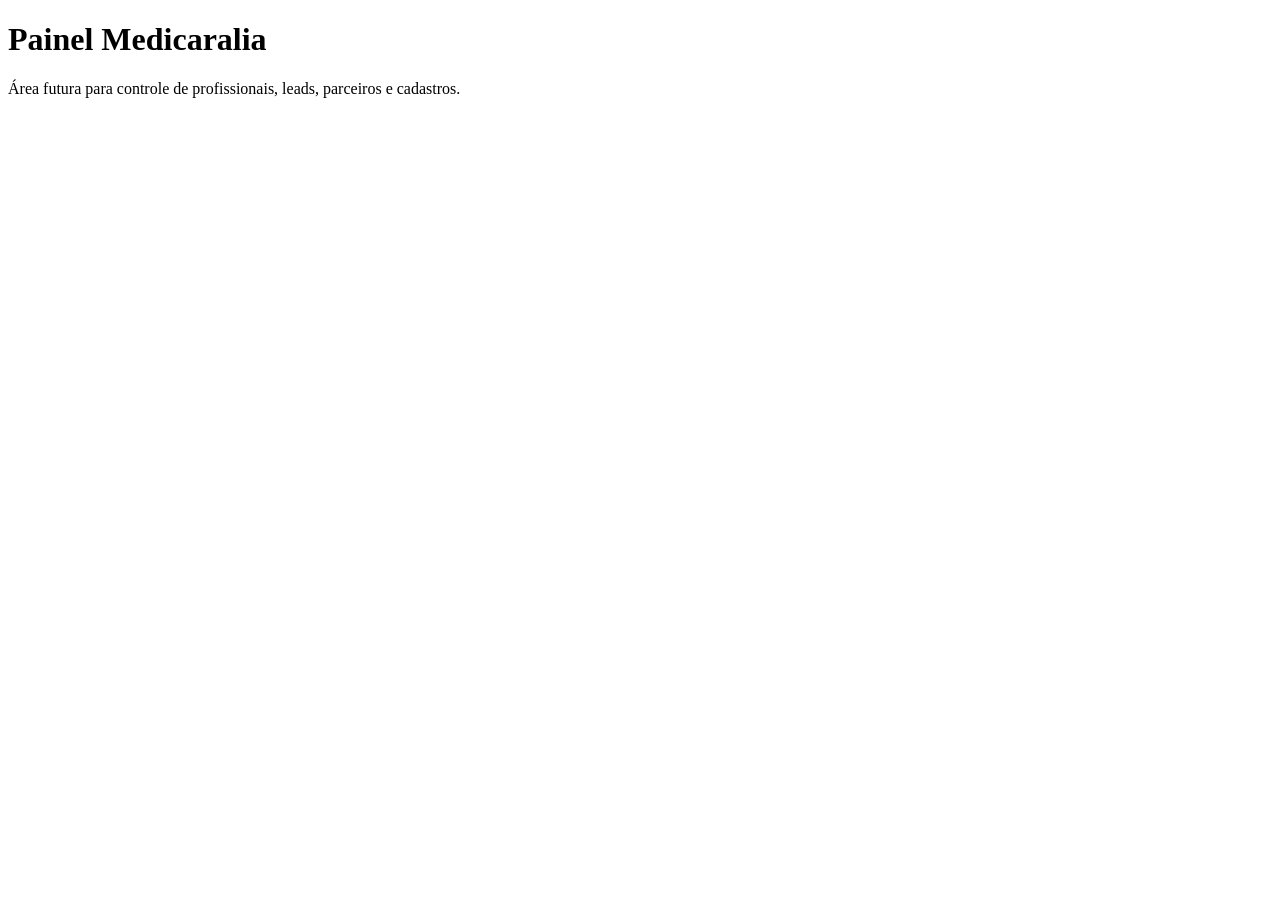
==== painel/index.html @ a6e9e231 "chore: iniciar base limpa Medicaralia" ====
<!doctype html>
<html lang="pt-BR">
<head>
  <meta charset="utf-8">
  <meta name="viewport" content="width=device-width, initial-scale=1">
  <title>Painel Medicaralia</title>
</head>
<body>
  <h1>Painel Medicaralia</h1>
  <p>Área futura para controle de profissionais, leads, parceiros e cadastros.</p>
</body>
</html>
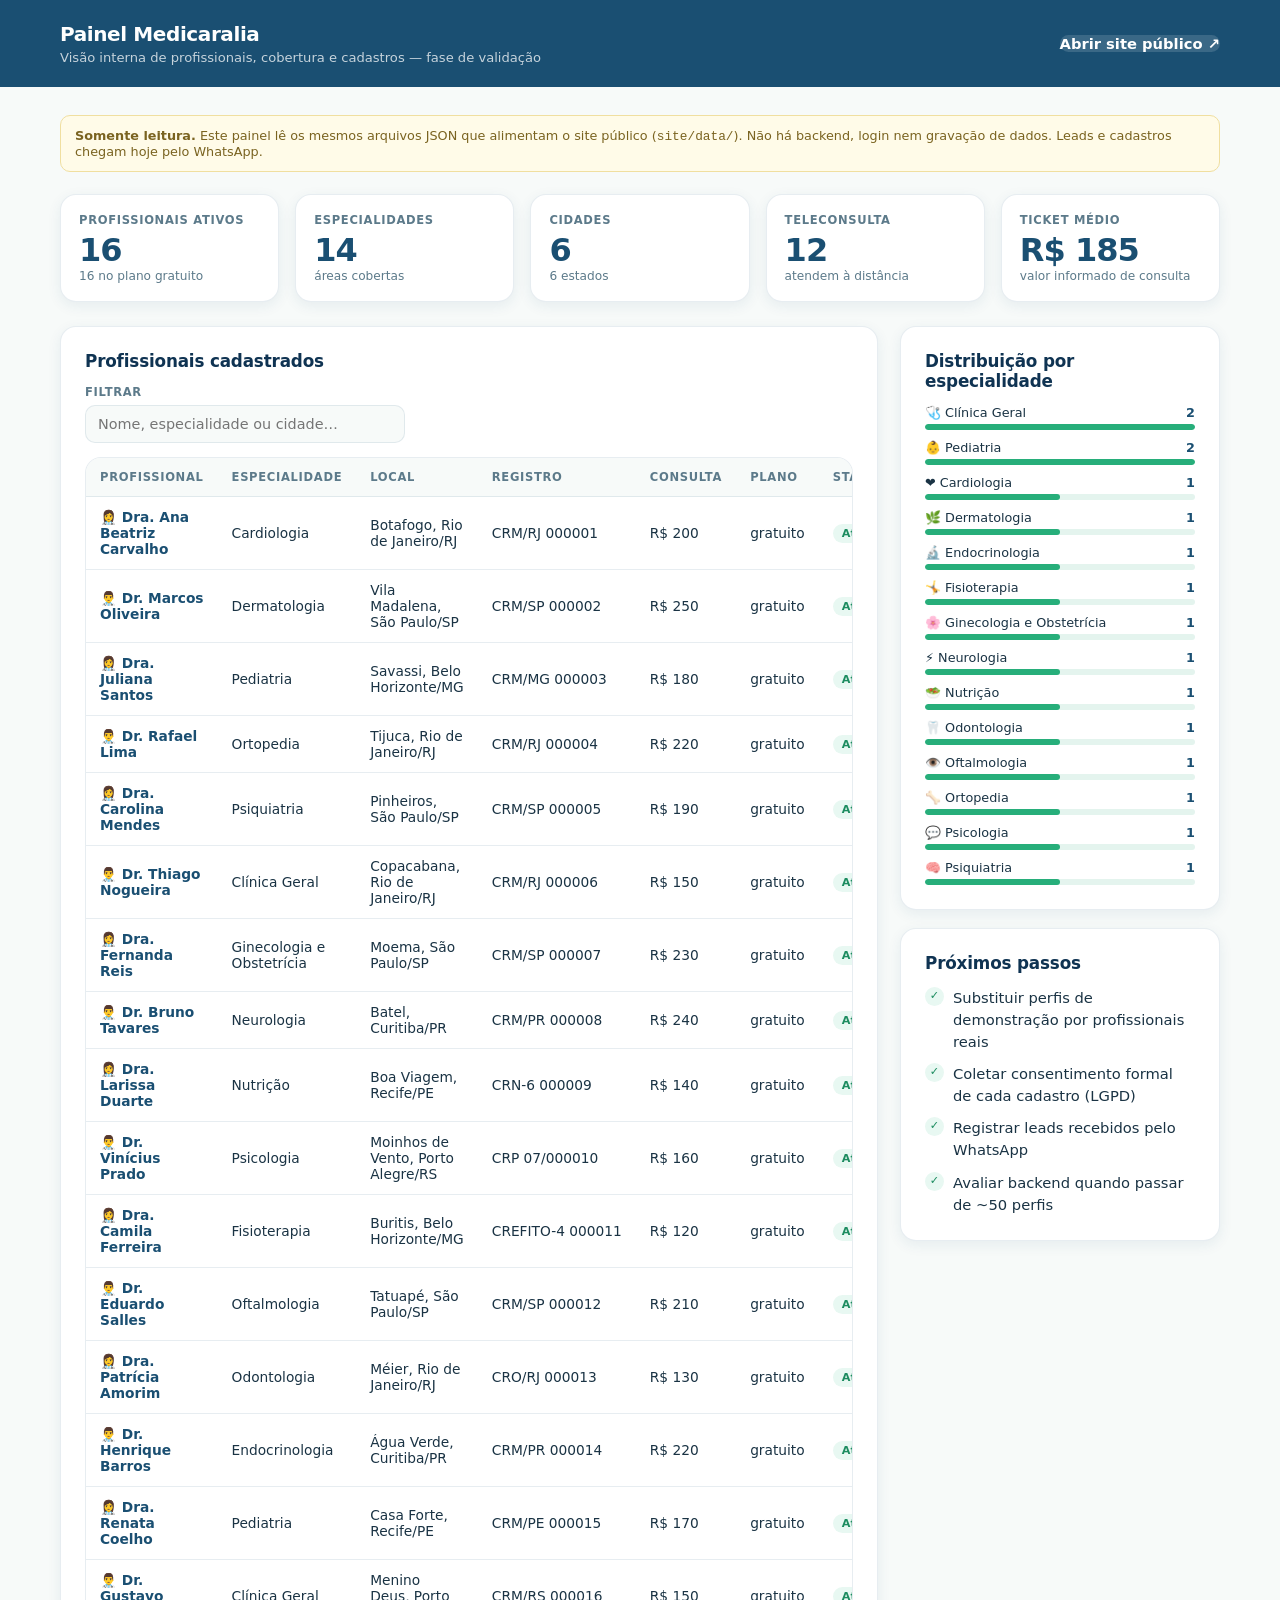
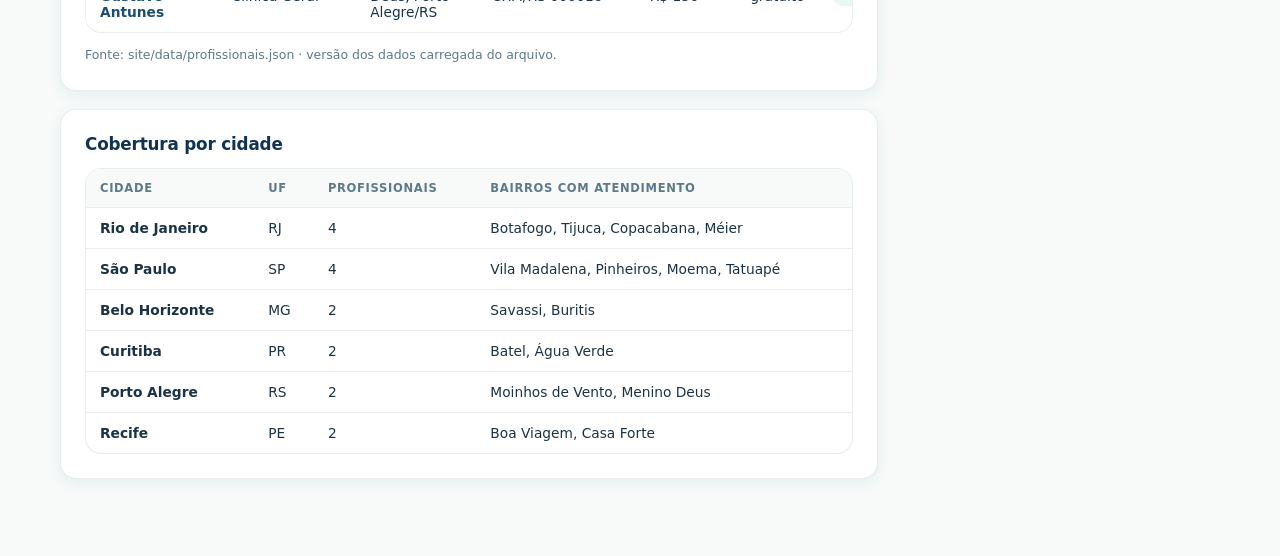
==== commit ee8f376c: "feat: completar MVP do site Medicaralia Implementa as páginas que a home já linkava mas não existiam" ====
--- a/painel/index.html
+++ b/painel/index.html
@@ -1,12 +1,213 @@
-<!doctype html>
+<!DOCTYPE html>
 <html lang="pt-BR">
 <head>
-  <meta charset="utf-8">
-  <meta name="viewport" content="width=device-width, initial-scale=1">
-  <title>Painel Medicaralia</title>
+  <meta charset="UTF-8" />
+  <meta name="viewport" content="width=device-width, initial-scale=1" />
+  <title>Painel Medicaralia — visão interna</title>
+  <meta name="robots" content="noindex, nofollow" />
+  <link rel="stylesheet" href="../site/assets/mk.css" />
+  <style>
+    .mk-panel-head { background: var(--mk-primary); color: #fff; padding: 22px 0; }
+    .mk-panel-head .mk-wrap { display: flex; align-items: center; justify-content: space-between; gap: 16px; flex-wrap: wrap; }
+    .mk-panel-head h1 { margin: 0; font-size: 1.25rem; letter-spacing: -0.02em; }
+    .mk-panel-head p { margin: 4px 0 0; opacity: 0.75; font-size: 0.82rem; }
+    .mk-panel-head .mk-btn { background: rgba(255,255,255,0.14); color: #fff; }
+    .mk-panel-head .mk-btn:hover { background: rgba(255,255,255,0.24); }
+    .mk-panel-main { padding: 28px 0 60px; }
+    .mk-panel-grid { display: grid; grid-template-columns: minmax(0,1fr) 320px; gap: 22px; align-items: start; }
+    @media (max-width: 940px) { .mk-panel-grid { grid-template-columns: 1fr; } }
+  </style>
 </head>
-<body>
-  <h1>Painel Medicaralia</h1>
-  <p>Área futura para controle de profissionais, leads, parceiros e cadastros.</p>
+<body class="mk-panel-body">
+
+<header class="mk-panel-head">
+  <div class="mk-wrap">
+    <div>
+      <h1>Painel Medicaralia</h1>
+      <p>Visão interna de profissionais, cobertura e cadastros — fase de validação</p>
+    </div>
+    <a class="mk-btn" id="link-site" href="../site/" target="_blank" rel="noopener">Abrir site público ↗</a>
+  </div>
+</header>
+
+<main class="mk-panel-main">
+  <div class="mk-wrap">
+
+    <div class="mk-panel-note">
+      <strong>Somente leitura.</strong> Este painel lê os mesmos arquivos JSON que alimentam o site público
+      (<code>site/data/</code>). Não há backend, login nem gravação de dados. Leads e cadastros chegam hoje pelo WhatsApp.
+    </div>
+
+    <div class="mk-kpis" id="kpis">
+      <div class="mk-kpi"><div class="mk-kpi-label">Profissionais ativos</div><div class="mk-kpi-value" id="k-prof">—</div><div class="mk-kpi-sub" id="k-prof-sub">carregando…</div></div>
+      <div class="mk-kpi"><div class="mk-kpi-label">Especialidades</div><div class="mk-kpi-value" id="k-esp">—</div><div class="mk-kpi-sub">áreas cobertas</div></div>
+      <div class="mk-kpi"><div class="mk-kpi-label">Cidades</div><div class="mk-kpi-value" id="k-cid">—</div><div class="mk-kpi-sub" id="k-cid-sub">—</div></div>
+      <div class="mk-kpi"><div class="mk-kpi-label">Teleconsulta</div><div class="mk-kpi-value" id="k-online">—</div><div class="mk-kpi-sub">atendem à distância</div></div>
+      <div class="mk-kpi"><div class="mk-kpi-label">Ticket médio</div><div class="mk-kpi-value" id="k-ticket">—</div><div class="mk-kpi-sub">valor informado de consulta</div></div>
+    </div>
+
+    <div class="mk-panel-grid">
+      <div>
+        <div class="mk-card">
+          <h2>Profissionais cadastrados</h2>
+          <div class="mk-filter-group" style="max-width:320px">
+            <label for="p-busca">Filtrar</label>
+            <input type="search" id="p-busca" placeholder="Nome, especialidade ou cidade…" />
+          </div>
+          <div class="mk-table-wrap">
+            <table class="mk-table">
+              <thead>
+                <tr>
+                  <th>Profissional</th>
+                  <th>Especialidade</th>
+                  <th>Local</th>
+                  <th>Registro</th>
+                  <th>Consulta</th>
+                  <th>Plano</th>
+                  <th>Status</th>
+                </tr>
+              </thead>
+              <tbody id="tb-prof">
+                <tr><td colspan="7" style="color:var(--mk-muted)">Carregando…</td></tr>
+              </tbody>
+            </table>
+          </div>
+          <p style="font-size:.78rem;color:var(--mk-muted);margin:12px 0 0" id="tb-info"></p>
+        </div>
+
+        <div class="mk-card">
+          <h2>Cobertura por cidade</h2>
+          <div class="mk-table-wrap">
+            <table class="mk-table">
+              <thead>
+                <tr><th>Cidade</th><th>UF</th><th>Profissionais</th><th>Bairros com atendimento</th></tr>
+              </thead>
+              <tbody id="tb-cid"><tr><td colspan="4" style="color:var(--mk-muted)">Carregando…</td></tr></tbody>
+            </table>
+          </div>
+        </div>
+      </div>
+
+      <aside>
+        <div class="mk-card">
+          <h2>Distribuição por especialidade</h2>
+          <div id="dist-esp" style="display:grid;gap:10px"></div>
+        </div>
+
+        <div class="mk-card">
+          <h2>Próximos passos</h2>
+          <ul class="mk-list-check">
+            <li>Substituir perfis de demonstração por profissionais reais</li>
+            <li>Coletar consentimento formal de cada cadastro (LGPD)</li>
+            <li>Registrar leads recebidos pelo WhatsApp</li>
+            <li>Avaliar backend quando passar de ~50 perfis</li>
+          </ul>
+        </div>
+      </aside>
+    </div>
+
+  </div>
+</main>
+
+<script src="../site/assets/mk.js"></script>
+<script>
+(function () {
+  'use strict';
+
+  // O painel vive fora de /site (não é publicado no GitHub Pages).
+  // Serve-o a partir da raiz do repositório: python3 -m http.server 8080
+  MK.config.dataBase = '../site/data/';
+
+  // Links para o site: relativos em uso local, absolutos se o painel for hospedado.
+  var SITE = (location.hostname === 'localhost' || location.hostname === '127.0.0.1' || location.protocol === 'file:')
+    ? '../site'
+    : 'https://medicaralia.com.br';
+
+  var todos = [];
+
+  document.getElementById('link-site').href = SITE + '/';
+
+  function badge(ativo) {
+    return ativo
+      ? '<span class="mk-badge mk-badge--ok">Ativo</span>'
+      : '<span class="mk-badge mk-badge--off">Inativo</span>';
+  }
+
+  function linhas(lista) {
+    if (!lista.length) {
+      return '<tr><td colspan="7" style="color:var(--mk-muted)">Nenhum profissional com esse filtro.</td></tr>';
+    }
+    return lista.map(function (p) {
+      return '<tr>' +
+        '<td><a href="' + SITE + '/profissional/?p=' + encodeURIComponent(p.slug) + '" target="_blank" rel="noopener" style="color:var(--mk-primary);font-weight:600;text-decoration:none">' +
+          MK.esc(p.avatar || '') + ' ' + MK.esc(p.nome) + '</a></td>' +
+        '<td>' + MK.esc(p.especialidade) + '</td>' +
+        '<td>' + MK.esc(p.bairro) + ', ' + MK.esc(p.cidade) + '/' + MK.esc(p.estado) + '</td>' +
+        '<td style="white-space:nowrap">' + MK.esc(p.registro || '—') + '</td>' +
+        '<td style="white-space:nowrap">' + MK.esc(MK.formatarPreco(p.preco_consulta)) + '</td>' +
+        '<td>' + MK.esc(p.plano || '—') + '</td>' +
+        '<td>' + badge(p.ativo !== false) + '</td>' +
+      '</tr>';
+    }).join('');
+  }
+
+  MK.carregarBase().then(function (base) {
+    todos = base.profissionais;
+
+    var online = todos.filter(function (p) { return p.atende_online; }).length;
+    var precos = todos.map(function (p) { return p.preco_consulta; }).filter(function (v) { return typeof v === 'number'; });
+    var media = precos.length ? Math.round(precos.reduce(function (a, b) { return a + b; }, 0) / precos.length) : null;
+
+    document.getElementById('k-prof').textContent = todos.length;
+    document.getElementById('k-prof-sub').textContent = todos.filter(function (p) { return p.plano === 'gratuito'; }).length + ' no plano gratuito';
+    document.getElementById('k-esp').textContent = base.especialidades.length;
+    document.getElementById('k-cid').textContent = base.cidades.length;
+    document.getElementById('k-online').textContent = online;
+    document.getElementById('k-ticket').textContent = media ? MK.formatarPreco(media) : '—';
+
+    var ufs = {};
+    base.cidades.forEach(function (c) { ufs[c.estado] = true; });
+    document.getElementById('k-cid-sub').textContent = Object.keys(ufs).length + ' estados';
+
+    document.getElementById('tb-prof').innerHTML = linhas(todos);
+    document.getElementById('tb-info').textContent = 'Fonte: site/data/profissionais.json · versão dos dados carregada do arquivo.';
+
+    document.getElementById('tb-cid').innerHTML = base.cidades.map(function (c) {
+      var bairros = {};
+      todos.forEach(function (p) { if (p.cidade_slug === c.slug) bairros[p.bairro] = true; });
+      var lista = Object.keys(bairros);
+      return '<tr>' +
+        '<td style="font-weight:600">' + MK.esc(c.nome) + '</td>' +
+        '<td>' + MK.esc(c.estado) + '</td>' +
+        '<td>' + (c.total || 0) + '</td>' +
+        '<td>' + (lista.length ? MK.esc(lista.join(', ')) : '<span style="color:var(--mk-muted)">nenhum ainda</span>') + '</td>' +
+      '</tr>';
+    }).join('');
+
+    var maxTotal = Math.max.apply(null, base.especialidades.map(function (e) { return e.total || 0; }).concat([1]));
+    document.getElementById('dist-esp').innerHTML = base.especialidades.map(function (e) {
+      var pct = Math.round(((e.total || 0) / maxTotal) * 100);
+      return '<div>' +
+        '<div style="display:flex;justify-content:space-between;font-size:.8rem;margin-bottom:4px">' +
+          '<span>' + MK.esc(e.icone) + ' ' + MK.esc(e.nome) + '</span>' +
+          '<strong style="color:var(--mk-primary)">' + (e.total || 0) + '</strong>' +
+        '</div>' +
+        '<div style="height:6px;background:var(--mk-bg-strong);border-radius:999px;overflow:hidden">' +
+          '<div style="height:100%;width:' + pct + '%;background:var(--mk-accent);border-radius:999px"></div>' +
+        '</div>' +
+      '</div>';
+    }).join('');
+  });
+
+  document.getElementById('p-busca').addEventListener('input', function (e) {
+    var termo = MK.slugify(e.target.value);
+    var filtrados = !termo ? todos : todos.filter(function (p) {
+      return MK.slugify([p.nome, p.especialidade, p.cidade, p.bairro, p.registro].join(' ')).indexOf(termo) !== -1;
+    });
+    document.getElementById('tb-prof').innerHTML = linhas(filtrados);
+  });
+})();
+</script>
+
 </body>
 </html>
--- a/site/assets/mk.css
+++ b/site/assets/mk.css
@@ -0,0 +1,1136 @@
+/* === Medicaralia — Design System ===
+   Paleta: azul-médico (#1a4f72) + verde-saúde (#27ae7a)
+*/
+:root {
+  --mk-primary:      #1a4f72;
+  --mk-primary-dark: #0f3352;
+  --mk-accent:       #27ae7a;
+  --mk-accent-dark:  #1d8c60;
+  --mk-accent-soft:  #e8f8f2;
+  --mk-bg:           #f7faf9;
+  --mk-bg-strong:    #e4f4ee;
+  --mk-text:         #1a3344;
+  --mk-muted:        #5c7a8a;
+  --mk-line:         rgba(26,79,114,0.10);
+  --mk-wa:           #25D366;
+  --mk-radius-sm:    10px;
+  --mk-radius-md:    16px;
+  --mk-radius-lg:    22px;
+  --mk-radius-xl:    32px;
+  --mk-shadow-sm:    0 4px 14px rgba(26,79,114,0.08);
+  --mk-shadow-md:    0 10px 28px rgba(26,79,114,0.10);
+  --mk-shadow-lg:    0 20px 50px rgba(26,79,114,0.12);
+}
+
+*, *::before, *::after { box-sizing: border-box; }
+
+body {
+  margin: 0;
+  font-family: system-ui, -apple-system, "Segoe UI", Roboto, Ubuntu, Arial, sans-serif;
+  color: var(--mk-text);
+  background: #fff;
+  -webkit-font-smoothing: antialiased;
+}
+
+a { color: inherit; text-decoration: none; }
+img { max-width: 100%; display: block; }
+
+.mk-wrap { max-width: 1200px; margin: 0 auto; padding: 0 20px; }
+
+/* === Botões === */
+.mk-btn {
+  display: inline-flex;
+  align-items: center;
+  justify-content: center;
+  gap: 8px;
+  border: none;
+  border-radius: 999px;
+  cursor: pointer;
+  font-weight: 700;
+  font-size: 0.92rem;
+  text-decoration: none;
+  transition: transform 0.15s, box-shadow 0.15s, filter 0.15s;
+  font-family: inherit;
+}
+.mk-btn-primary {
+  background: linear-gradient(135deg, var(--mk-accent), var(--mk-accent-dark));
+  color: #fff;
+  padding: 10px 22px;
+  box-shadow: 0 8px 20px rgba(39,174,122,0.28);
+}
+.mk-btn-primary:hover { transform: translateY(-1px); filter: brightness(1.05); }
+.mk-btn-ghost {
+  background: transparent;
+  color: var(--mk-primary);
+  border: 1.5px solid var(--mk-line);
+  padding: 9px 18px;
+}
+.mk-btn-ghost:hover { background: var(--mk-bg); border-color: rgba(39,174,122,.35); }
+.mk-btn-wa {
+  background: var(--mk-wa);
+  color: #fff;
+  padding: 10px 22px;
+  box-shadow: 0 8px 20px rgba(37,211,102,0.25);
+}
+.mk-btn-wa:hover { transform: translateY(-1px); filter: brightness(1.05); }
+
+/* === Header === */
+.mk-header {
+  position: sticky;
+  top: 0;
+  z-index: 50;
+  background: rgba(255,255,255,0.96);
+  backdrop-filter: blur(10px);
+  border-bottom: 1px solid var(--mk-line);
+}
+.mk-header-inner {
+  display: flex;
+  align-items: center;
+  justify-content: space-between;
+  gap: 20px;
+  padding: 12px 0;
+}
+.mk-logo {
+  display: flex;
+  align-items: center;
+  gap: 10px;
+  font-weight: 800;
+  font-size: 1.3rem;
+  color: var(--mk-primary);
+  letter-spacing: -0.03em;
+}
+.mk-logo-icon {
+  width: 36px;
+  height: 36px;
+  border-radius: 10px;
+  background: linear-gradient(135deg, var(--mk-accent), var(--mk-primary));
+  display: grid;
+  place-items: center;
+  color: #fff;
+  font-weight: 900;
+  font-size: 1.1rem;
+}
+.mk-logo-accent { color: var(--mk-accent); }
+.mk-nav {
+  display: flex;
+  align-items: center;
+  gap: 4px;
+}
+.mk-nav-link {
+  padding: 7px 14px;
+  border-radius: 999px;
+  font-size: 0.92rem;
+  color: var(--mk-muted);
+  font-weight: 500;
+  transition: color 0.15s, background 0.15s;
+}
+.mk-nav-link:hover { color: var(--mk-primary); background: var(--mk-bg); }
+@media (max-width: 860px) { .mk-nav { display: none; } }
+
+/* === Hero === */
+.mk-hero {
+  background: linear-gradient(160deg, #edfaf4 0%, #fff 55%);
+  padding: 60px 0 52px;
+}
+.mk-hero-inner {
+  display: grid;
+  grid-template-columns: 1.1fr 0.9fr;
+  gap: 48px;
+  align-items: center;
+}
+.mk-hero-kicker {
+  display: inline-flex;
+  align-items: center;
+  gap: 8px;
+  padding: 6px 14px;
+  border-radius: 999px;
+  background: var(--mk-accent-soft);
+  color: var(--mk-accent-dark);
+  font-size: 0.73rem;
+  font-weight: 800;
+  letter-spacing: 0.13em;
+  text-transform: uppercase;
+  margin-bottom: 18px;
+}
+.mk-hero-kicker::before {
+  content: "";
+  width: 6px;
+  height: 6px;
+  border-radius: 999px;
+  background: var(--mk-accent);
+}
+.mk-hero-title {
+  font-size: clamp(2.1rem, 4vw, 3.2rem);
+  line-height: 1.08;
+  font-weight: 800;
+  letter-spacing: -0.04em;
+  color: var(--mk-primary-dark);
+  margin: 0 0 16px;
+}
+.mk-hero-title em {
+  font-style: normal;
+  color: var(--mk-accent);
+}
+.mk-hero-sub {
+  font-size: 1.05rem;
+  color: var(--mk-muted);
+  line-height: 1.65;
+  max-width: 500px;
+  margin: 0 0 28px;
+}
+
+/* Caixa de busca */
+.mk-search-box {
+  background: #fff;
+  border-radius: var(--mk-radius-lg);
+  box-shadow: var(--mk-shadow-md);
+  padding: 20px 22px;
+  border: 1px solid var(--mk-line);
+}
+.mk-search-label {
+  font-size: 0.72rem;
+  font-weight: 800;
+  text-transform: uppercase;
+  letter-spacing: 0.13em;
+  color: var(--mk-muted);
+  margin-bottom: 12px;
+}
+.mk-search-row {
+  display: grid;
+  grid-template-columns: 1fr 1fr auto;
+  gap: 10px;
+  align-items: end;
+}
+.mk-search-field label {
+  display: block;
+  font-size: 0.75rem;
+  font-weight: 600;
+  color: var(--mk-muted);
+  margin-bottom: 5px;
+}
+.mk-search-field select,
+.mk-search-field input {
+  width: 100%;
+  border: 1.5px solid var(--mk-line);
+  border-radius: var(--mk-radius-sm);
+  padding: 9px 12px;
+  font-size: 0.93rem;
+  color: var(--mk-text);
+  background: var(--mk-bg);
+  outline: none;
+  transition: border-color 0.15s, background 0.15s;
+  font-family: inherit;
+  appearance: none;
+  -webkit-appearance: none;
+  background-image: url("data:image/svg+xml;utf8,<svg xmlns='http://www.w3.org/2000/svg' width='12' height='8' viewBox='0 0 12 8'><path fill='%235c7a8a' d='M1 1l5 5 5-5'/></svg>");
+  background-repeat: no-repeat;
+  background-position: right 10px center;
+  padding-right: 28px;
+}
+.mk-search-field input {
+  background-image: none;
+  padding-right: 12px;
+}
+.mk-search-field select:focus,
+.mk-search-field input:focus {
+  border-color: var(--mk-accent);
+  background-color: #fff;
+  background-image: url("data:image/svg+xml;utf8,<svg xmlns='http://www.w3.org/2000/svg' width='12' height='8' viewBox='0 0 12 8'><path fill='%2327ae7a' d='M1 1l5 5 5-5'/></svg>");
+}
+.mk-search-hint {
+  margin-top: 10px;
+  font-size: 0.78rem;
+  color: var(--mk-muted);
+  display: flex;
+  flex-wrap: wrap;
+  gap: 6px;
+  align-items: center;
+}
+.mk-search-hint a {
+  color: var(--mk-accent-dark);
+  font-weight: 600;
+  text-decoration: underline;
+  text-decoration-style: dotted;
+  text-underline-offset: 2px;
+  transition: color 0.12s;
+}
+.mk-search-hint a:hover { color: var(--mk-accent); }
+
+/* Cards laterais de stats */
+.mk-hero-aside { display: grid; gap: 14px; }
+.mk-stat-card {
+  background: #fff;
+  border-radius: var(--mk-radius-md);
+  border: 1.5px solid var(--mk-line);
+  box-shadow: var(--mk-shadow-sm);
+  padding: 16px 18px;
+  display: flex;
+  align-items: center;
+  gap: 14px;
+}
+.mk-stat-icon {
+  width: 44px;
+  height: 44px;
+  border-radius: 12px;
+  background: var(--mk-accent-soft);
+  display: grid;
+  place-items: center;
+  font-size: 1.3rem;
+  flex: 0 0 44px;
+}
+.mk-stat-label { font-size: 0.78rem; color: var(--mk-muted); margin-bottom: 2px; }
+.mk-stat-value { font-size: 1.15rem; font-weight: 800; color: var(--mk-primary-dark); }
+.mk-hero-cta {
+  display: flex;
+  gap: 12px;
+  flex-wrap: wrap;
+  align-items: center;
+  margin-top: 4px;
+}
+.mk-hero-cta-note { font-size: 0.78rem; color: var(--mk-muted); }
+
+@media (max-width: 860px) {
+  .mk-hero { padding: 36px 0 32px; }
+  .mk-hero-inner { grid-template-columns: 1fr; gap: 28px; }
+  .mk-search-row { grid-template-columns: 1fr 1fr; }
+  .mk-search-row .mk-btn { grid-column: span 2; }
+}
+@media (max-width: 560px) {
+  .mk-search-row { grid-template-columns: 1fr; }
+  .mk-search-row .mk-btn { grid-column: unset; }
+}
+
+/* === Seções === */
+.mk-section { padding: 56px 0; }
+.mk-section--alt { background: var(--mk-bg); }
+.mk-section-head { text-align: center; max-width: 640px; margin: 0 auto 40px; }
+.mk-section-kicker {
+  display: inline-block;
+  font-size: 0.72rem;
+  font-weight: 800;
+  text-transform: uppercase;
+  letter-spacing: 0.14em;
+  color: var(--mk-accent-dark);
+  margin-bottom: 8px;
+}
+.mk-section-title {
+  font-size: clamp(1.6rem, 2.6vw, 2.2rem);
+  font-weight: 800;
+  letter-spacing: -0.03em;
+  color: var(--mk-primary-dark);
+  margin: 0 0 10px;
+}
+.mk-section-sub {
+  font-size: 0.97rem;
+  color: var(--mk-muted);
+  line-height: 1.65;
+  margin: 0;
+}
+.mk-text-center { text-align: center; }
+.mk-mt-24 { margin-top: 24px; }
+.mk-mt-32 { margin-top: 32px; }
+
+/* === Grid de especialidades === */
+.mk-esp-grid {
+  display: grid;
+  grid-template-columns: repeat(4, 1fr);
+  gap: 14px;
+}
+.mk-esp-card {
+  background: #fff;
+  border: 1.5px solid var(--mk-line);
+  border-radius: var(--mk-radius-md);
+  padding: 20px 16px;
+  text-align: center;
+  text-decoration: none;
+  color: var(--mk-text);
+  display: flex;
+  flex-direction: column;
+  align-items: center;
+  gap: 10px;
+  transition: transform 0.18s, box-shadow 0.18s, border-color 0.18s;
+}
+.mk-esp-card:hover {
+  transform: translateY(-3px);
+  box-shadow: var(--mk-shadow-md);
+  border-color: rgba(39,174,122,0.35);
+}
+.mk-esp-icon {
+  width: 50px;
+  height: 50px;
+  border-radius: 14px;
+  background: var(--mk-accent-soft);
+  display: grid;
+  place-items: center;
+  font-size: 1.5rem;
+}
+.mk-esp-name { font-size: 0.88rem; font-weight: 700; color: var(--mk-primary-dark); }
+.mk-esp-count { font-size: 0.72rem; color: var(--mk-muted); }
+
+@media (max-width: 860px) { .mk-esp-grid { grid-template-columns: repeat(3, 1fr); } }
+@media (max-width: 560px) { .mk-esp-grid { grid-template-columns: repeat(2, 1fr); } }
+
+/* === Grid de profissionais === */
+.mk-prof-grid {
+  display: grid;
+  grid-template-columns: repeat(3, 1fr);
+  gap: 20px;
+}
+.mk-prof-card {
+  background: #fff;
+  border: 1.5px solid var(--mk-line);
+  border-radius: var(--mk-radius-lg);
+  padding: 20px;
+  box-shadow: var(--mk-shadow-sm);
+  display: flex;
+  flex-direction: column;
+  gap: 14px;
+  transition: box-shadow 0.18s, transform 0.18s;
+}
+.mk-prof-card:hover { transform: translateY(-2px); box-shadow: var(--mk-shadow-md); }
+.mk-prof-header { display: flex; align-items: flex-start; gap: 14px; }
+.mk-prof-avatar {
+  width: 52px;
+  height: 52px;
+  border-radius: 14px;
+  background: linear-gradient(135deg, var(--mk-accent-soft), var(--mk-bg));
+  border: 1.5px solid var(--mk-line);
+  display: grid;
+  place-items: center;
+  font-size: 1.5rem;
+  flex: 0 0 52px;
+}
+.mk-prof-name { font-size: 1rem; font-weight: 800; color: var(--mk-primary-dark); margin: 0 0 2px; }
+.mk-prof-esp { font-size: 0.82rem; color: var(--mk-accent-dark); font-weight: 600; margin-bottom: 3px; }
+.mk-prof-local { font-size: 0.78rem; color: var(--mk-muted); }
+.mk-prof-tags { display: flex; flex-wrap: wrap; gap: 6px; }
+.mk-tag {
+  display: inline-block;
+  padding: 4px 10px;
+  border-radius: 999px;
+  font-size: 0.72rem;
+  font-weight: 700;
+  background: var(--mk-bg);
+  color: var(--mk-muted);
+  border: 1px solid var(--mk-line);
+}
+.mk-tag--green {
+  background: var(--mk-accent-soft);
+  color: var(--mk-accent-dark);
+  border-color: rgba(39,174,122,0.2);
+}
+.mk-prof-footer { margin-top: auto; display: flex; gap: 8px; }
+.mk-prof-footer .mk-btn { flex: 1; font-size: 0.82rem; padding: 8px 14px; }
+
+@media (max-width: 860px) { .mk-prof-grid { grid-template-columns: repeat(2, 1fr); } }
+@media (max-width: 560px) { .mk-prof-grid { grid-template-columns: 1fr; } }
+
+/* === Como funciona === */
+.mk-steps-grid {
+  display: grid;
+  grid-template-columns: repeat(3, 1fr);
+  gap: 20px;
+}
+.mk-step {
+  text-align: center;
+  padding: 28px 22px;
+  background: #fff;
+  border-radius: var(--mk-radius-md);
+  border: 1.5px solid var(--mk-line);
+}
+.mk-step-num {
+  width: 42px;
+  height: 42px;
+  border-radius: 50%;
+  background: linear-gradient(135deg, var(--mk-accent), var(--mk-accent-dark));
+  color: #fff;
+  font-weight: 800;
+  font-size: 1rem;
+  display: grid;
+  place-items: center;
+  margin: 0 auto 14px;
+}
+.mk-step h3 { font-size: 1rem; font-weight: 800; color: var(--mk-primary-dark); margin: 0 0 8px; }
+.mk-step p { font-size: 0.9rem; color: var(--mk-muted); line-height: 1.55; margin: 0; }
+@media (max-width: 720px) { .mk-steps-grid { grid-template-columns: 1fr; } }
+
+/* === Banner para profissionais === */
+.mk-pro-banner {
+  border-radius: var(--mk-radius-xl);
+  background: linear-gradient(135deg, var(--mk-primary-dark) 0%, #1a4f72 100%);
+  color: #fff;
+  padding: 52px 48px;
+  display: grid;
+  grid-template-columns: 1.3fr 0.9fr;
+  gap: 40px;
+  align-items: center;
+}
+.mk-pro-kicker {
+  display: inline-flex;
+  align-items: center;
+  gap: 8px;
+  padding: 5px 12px;
+  border-radius: 999px;
+  background: rgba(39,174,122,0.20);
+  color: #7fffd4;
+  font-size: 0.70rem;
+  font-weight: 800;
+  letter-spacing: 0.12em;
+  text-transform: uppercase;
+  margin-bottom: 14px;
+}
+.mk-pro-banner h2 {
+  font-size: clamp(1.5rem, 2.5vw, 2.1rem);
+  font-weight: 800;
+  line-height: 1.12;
+  letter-spacing: -0.03em;
+  margin: 0 0 12px;
+}
+.mk-pro-banner > div > p {
+  font-size: 0.97rem;
+  line-height: 1.65;
+  color: rgba(255,255,255,0.82);
+  margin: 0 0 20px;
+}
+.mk-pro-list {
+  list-style: none;
+  padding: 0;
+  margin: 0 0 28px;
+  display: grid;
+  gap: 9px;
+}
+.mk-pro-list li {
+  display: flex;
+  align-items: flex-start;
+  gap: 10px;
+  font-size: 0.93rem;
+  color: rgba(255,255,255,0.88);
+  line-height: 1.4;
+}
+.mk-pro-list li::before {
+  content: "✓";
+  display: inline-flex;
+  width: 20px;
+  height: 20px;
+  border-radius: 50%;
+  background: rgba(39,174,122,0.30);
+  color: #7fffd4;
+  font-size: 0.72rem;
+  font-weight: 800;
+  align-items: center;
+  justify-content: center;
+  flex: 0 0 20px;
+  margin-top: 1px;
+}
+.mk-pro-note {
+  margin-top: 10px;
+  font-size: 0.76rem;
+  color: rgba(255,255,255,0.48);
+}
+.mk-pro-visual {
+  background: rgba(255,255,255,0.07);
+  border-radius: var(--mk-radius-lg);
+  border: 1px solid rgba(255,255,255,0.12);
+  padding: 24px 22px;
+}
+.mk-mini-profile { display: flex; align-items: center; gap: 14px; margin-bottom: 16px; }
+.mk-mini-avatar {
+  width: 50px;
+  height: 50px;
+  border-radius: 14px;
+  background: rgba(255,255,255,0.14);
+  display: grid;
+  place-items: center;
+  font-size: 1.5rem;
+}
+.mk-mini-name { font-weight: 800; font-size: 1rem; margin-bottom: 2px; }
+.mk-mini-esp { font-size: 0.80rem; color: rgba(255,255,255,0.65); }
+.mk-mini-tags { display: flex; flex-wrap: wrap; gap: 6px; }
+.mk-mini-tag {
+  padding: 4px 10px;
+  border-radius: 999px;
+  font-size: 0.70rem;
+  font-weight: 700;
+  background: rgba(255,255,255,0.10);
+  color: rgba(255,255,255,0.80);
+  border: 1px solid rgba(255,255,255,0.16);
+}
+.mk-mini-tag--green { background: rgba(39,174,122,0.25); color: #7fffd4; border-color: rgba(39,174,122,0.3); }
+.mk-pro-visual-note {
+  margin-top: 16px;
+  padding-top: 14px;
+  border-top: 1px solid rgba(255,255,255,0.10);
+  font-size: 0.78rem;
+  color: rgba(255,255,255,0.45);
+}
+@media (max-width: 860px) {
+  .mk-pro-banner { grid-template-columns: 1fr; padding: 32px 24px; gap: 24px; }
+}
+
+/* === FAQ === */
+.mk-faq { max-width: 720px; margin: 0 auto; }
+.mk-faq-item { border-bottom: 1px solid var(--mk-line); }
+.mk-faq-btn {
+  display: flex;
+  align-items: center;
+  justify-content: space-between;
+  gap: 16px;
+  padding: 18px 0;
+  cursor: pointer;
+  font-weight: 700;
+  font-size: 0.96rem;
+  color: var(--mk-primary-dark);
+  background: none;
+  border: none;
+  width: 100%;
+  text-align: left;
+  font-family: inherit;
+  transition: color 0.15s;
+}
+.mk-faq-btn:hover { color: var(--mk-accent-dark); }
+.mk-faq-icon {
+  width: 24px;
+  height: 24px;
+  border-radius: 50%;
+  background: var(--mk-accent-soft);
+  color: var(--mk-accent-dark);
+  font-size: 1.1rem;
+  font-weight: 800;
+  display: grid;
+  place-items: center;
+  flex: 0 0 24px;
+  transition: transform 0.22s;
+}
+.mk-faq-item.is-open .mk-faq-icon { transform: rotate(45deg); }
+.mk-faq-body {
+  overflow: hidden;
+  max-height: 0;
+  transition: max-height 0.30s ease;
+}
+.mk-faq-item.is-open .mk-faq-body { max-height: 320px; }
+.mk-faq-body-inner {
+  padding: 0 0 18px;
+  font-size: 0.92rem;
+  color: var(--mk-muted);
+  line-height: 1.65;
+}
+
+/* === Rodapé === */
+.mk-footer {
+  background: var(--mk-primary-dark);
+  color: rgba(255,255,255,0.72);
+  padding: 48px 0 28px;
+}
+.mk-footer-grid {
+  display: grid;
+  grid-template-columns: 2fr 1fr 1fr;
+  gap: 32px;
+  margin-bottom: 36px;
+}
+.mk-footer-logo {
+  display: flex;
+  align-items: center;
+  gap: 10px;
+  font-size: 1.2rem;
+  font-weight: 800;
+  color: #fff;
+  letter-spacing: -0.03em;
+  margin-bottom: 10px;
+}
+.mk-footer-logo .mk-logo-icon {
+  background: linear-gradient(135deg, var(--mk-accent), var(--mk-accent-dark));
+}
+.mk-footer-desc {
+  font-size: 0.87rem;
+  line-height: 1.62;
+  max-width: 340px;
+  margin: 0 0 12px;
+}
+.mk-footer-aviso {
+  font-size: 0.74rem;
+  color: rgba(255,255,255,0.38);
+  font-style: italic;
+  line-height: 1.5;
+}
+.mk-footer-col h4 {
+  font-size: 0.72rem;
+  font-weight: 800;
+  text-transform: uppercase;
+  letter-spacing: 0.13em;
+  color: rgba(255,255,255,0.45);
+  margin: 0 0 14px;
+}
+.mk-footer-links { list-style: none; padding: 0; margin: 0; display: grid; gap: 9px; }
+.mk-footer-links a {
+  font-size: 0.87rem;
+  color: rgba(255,255,255,0.65);
+  transition: color 0.15s;
+}
+.mk-footer-links a:hover { color: var(--mk-accent); }
+.mk-footer-bottom {
+  border-top: 1px solid rgba(255,255,255,0.08);
+  padding-top: 20px;
+  display: flex;
+  align-items: center;
+  justify-content: space-between;
+  gap: 10px;
+  flex-wrap: wrap;
+  font-size: 0.76rem;
+}
+@media (max-width: 720px) {
+  .mk-footer-grid { grid-template-columns: 1fr; gap: 24px; }
+  .mk-footer-bottom { flex-direction: column; align-items: flex-start; }
+}
+
+/* === WhatsApp FAB === */
+.mk-wa-fab {
+  position: fixed;
+  bottom: 24px;
+  right: 24px;
+  z-index: 100;
+  width: 56px;
+  height: 56px;
+  border-radius: 50%;
+  background: var(--mk-wa);
+  color: #fff;
+  display: grid;
+  place-items: center;
+  box-shadow: 0 8px 24px rgba(37,211,102,0.4);
+  text-decoration: none;
+  transition: transform 0.18s, box-shadow 0.18s;
+}
+.mk-wa-fab:hover { transform: scale(1.08); box-shadow: 0 12px 32px rgba(37,211,102,0.5); }
+.mk-wa-fab svg { width: 28px; height: 28px; }
+
+/* =========================================================
+   COMPONENTES DE PÁGINAS INTERNAS
+   ========================================================= */
+
+/* === Barra de página / breadcrumb === */
+.mk-pagebar {
+  background: linear-gradient(180deg, var(--mk-bg-strong) 0%, var(--mk-bg) 100%);
+  border-bottom: 1px solid var(--mk-line);
+  padding: 26px 0 22px;
+}
+.mk-crumb {
+  display: flex; align-items: center; gap: 8px; flex-wrap: wrap;
+  font-size: 0.78rem; color: var(--mk-muted); margin-bottom: 10px;
+}
+.mk-crumb a { color: var(--mk-primary); text-decoration: none; font-weight: 600; }
+.mk-crumb a:hover { text-decoration: underline; }
+.mk-crumb span[aria-hidden] { opacity: 0.5; }
+.mk-pagebar h1 {
+  margin: 0; font-size: clamp(1.5rem, 3.4vw, 2.15rem);
+  line-height: 1.18; letter-spacing: -0.02em; color: var(--mk-primary-dark);
+}
+.mk-pagebar p { margin: 8px 0 0; color: var(--mk-muted); font-size: 0.95rem; max-width: 62ch; }
+
+/* === Layout do diretório: filtros + lista + mapa === */
+.mk-dir {
+  display: grid;
+  grid-template-columns: 232px minmax(0, 1fr) 330px;
+  gap: 20px;
+  align-items: start;
+  padding: 28px 0 56px;
+}
+@media (max-width: 1240px) {
+  .mk-dir { grid-template-columns: 224px minmax(0, 1fr); }
+  .mk-dir-map { grid-column: 1 / -1; order: 3; }
+}
+@media (max-width: 820px) {
+  .mk-dir { grid-template-columns: 1fr; gap: 16px; }
+}
+
+/* Filtros */
+.mk-filters {
+  background: #fff;
+  border: 1px solid var(--mk-line);
+  border-radius: var(--mk-radius-md);
+  box-shadow: var(--mk-shadow-sm);
+  padding: 18px;
+  position: sticky;
+  top: 84px;
+}
+@media (max-width: 820px) { .mk-filters { position: static; } }
+.mk-filters h2 {
+  margin: 0 0 14px; font-size: 0.95rem; color: var(--mk-primary-dark);
+  display: flex; align-items: center; justify-content: space-between; gap: 8px;
+}
+.mk-filter-group { margin-bottom: 14px; }
+.mk-filter-group label {
+  display: block; font-size: 0.72rem; font-weight: 700; text-transform: uppercase;
+  letter-spacing: 0.06em; color: var(--mk-muted); margin-bottom: 6px;
+}
+.mk-filter-group select,
+.mk-filter-group input {
+  width: 100%;
+  padding: 10px 12px;
+  border: 1px solid var(--mk-line);
+  border-radius: var(--mk-radius-sm);
+  background: var(--mk-bg);
+  font: inherit;
+  font-size: 0.9rem;
+  color: var(--mk-text);
+}
+.mk-filter-group select:focus,
+.mk-filter-group input:focus {
+  outline: none; border-color: var(--mk-accent);
+  box-shadow: 0 0 0 3px rgba(39,174,122,0.15);
+}
+.mk-filter-check {
+  display: flex; align-items: center; gap: 8px;
+  font-size: 0.85rem; color: var(--mk-text); cursor: pointer;
+  padding: 6px 0;
+}
+.mk-filter-check input { width: auto; accent-color: var(--mk-accent); }
+.mk-filter-reset {
+  width: 100%; margin-top: 4px;
+  background: none; border: 1px solid var(--mk-line);
+  color: var(--mk-muted); font: inherit; font-size: 0.82rem; font-weight: 600;
+  padding: 9px; border-radius: var(--mk-radius-sm); cursor: pointer;
+  transition: all 0.16s;
+}
+.mk-filter-reset:hover { border-color: var(--mk-accent); color: var(--mk-accent-dark); background: var(--mk-accent-soft); }
+
+/* Chips de filtro ativo */
+.mk-chips { display: flex; flex-wrap: wrap; gap: 8px; margin-bottom: 16px; }
+.mk-chip {
+  display: inline-flex; align-items: center; gap: 6px;
+  background: var(--mk-accent-soft); color: var(--mk-accent-dark);
+  border: 1px solid rgba(39,174,122,0.25);
+  border-radius: 999px; padding: 5px 10px 5px 12px;
+  font-size: 0.78rem; font-weight: 600;
+}
+.mk-chip button {
+  background: none; border: none; color: inherit; cursor: pointer;
+  font-size: 0.95rem; line-height: 1; padding: 0 2px; opacity: 0.7;
+}
+.mk-chip button:hover { opacity: 1; }
+
+/* Toolbar da lista */
+.mk-dir-toolbar {
+  display: flex; align-items: center; justify-content: space-between;
+  gap: 12px; flex-wrap: wrap; margin-bottom: 16px;
+}
+.mk-dir-count { font-size: 0.88rem; color: var(--mk-muted); }
+.mk-dir-count strong { color: var(--mk-primary-dark); font-size: 1rem; }
+.mk-dir-sort {
+  padding: 8px 12px; border: 1px solid var(--mk-line);
+  border-radius: var(--mk-radius-sm); background: #fff;
+  font: inherit; font-size: 0.84rem; color: var(--mk-text);
+}
+
+/* Lista de resultados */
+.mk-dir-list { display: grid; gap: 14px; }
+
+/* Card horizontal de profissional (resultado de busca) */
+.mk-result {
+  display: grid;
+  grid-template-columns: 64px minmax(0, 1fr) 132px;
+  gap: 14px;
+  background: #fff;
+  border: 1px solid var(--mk-line);
+  border-radius: var(--mk-radius-md);
+  box-shadow: var(--mk-shadow-sm);
+  padding: 18px;
+  transition: transform 0.18s, box-shadow 0.18s, border-color 0.18s;
+}
+.mk-result:hover {
+  transform: translateY(-2px);
+  box-shadow: var(--mk-shadow-md);
+  border-color: rgba(39,174,122,0.35);
+}
+.mk-result.is-active { border-color: var(--mk-accent); box-shadow: 0 0 0 3px rgba(39,174,122,0.14), var(--mk-shadow-md); }
+.mk-result-avatar {
+  width: 64px; height: 64px; border-radius: 18px;
+  background: linear-gradient(135deg, var(--mk-bg-strong), var(--mk-accent-soft));
+  display: grid; place-items: center; font-size: 2rem;
+  border: 1px solid var(--mk-line);
+}
+.mk-result-body { min-width: 0; }
+.mk-result-name {
+  margin: 0 0 3px; font-size: 1rem; font-weight: 700; letter-spacing: -0.01em;
+  line-height: 1.3; text-wrap: balance;
+}
+.mk-result-name a { color: var(--mk-primary-dark); text-decoration: none; }
+.mk-result-name a:hover { color: var(--mk-accent-dark); }
+.mk-result-esp { color: var(--mk-accent-dark); font-weight: 600; font-size: 0.86rem; margin: 0 0 3px; }
+.mk-result-registro { color: var(--mk-muted); font-size: 0.76rem; margin: 0 0 3px; }
+.mk-result-local { color: var(--mk-muted); font-size: 0.81rem; margin: 0 0 8px; }
+.mk-result-desc {
+  color: var(--mk-muted); font-size: 0.85rem; line-height: 1.55; margin: 0 0 10px;
+  display: -webkit-box; -webkit-line-clamp: 2; -webkit-box-orient: vertical; overflow: hidden;
+}
+.mk-result-side {
+  display: flex; flex-direction: column; gap: 8px; justify-content: center;
+}
+.mk-result-side .mk-btn { width: 100%; justify-content: center; font-size: 0.8rem; padding: 9px 10px; white-space: nowrap; }
+@media (max-width: 620px) {
+  .mk-result { grid-template-columns: 60px minmax(0, 1fr); padding: 16px; }
+  .mk-result-avatar { width: 60px; height: 60px; font-size: 1.6rem; border-radius: 16px; }
+  .mk-result-side { grid-column: 1 / -1; flex-direction: row; min-width: 0; }
+}
+
+/* Tags compactas dentro do card de resultado */
+.mk-result .mk-tag { font-size: 0.7rem; padding: 3px 8px; }
+
+/* Estado vazio */
+.mk-empty {
+  text-align: center; padding: 48px 24px;
+  background: #fff; border: 1px dashed var(--mk-line);
+  border-radius: var(--mk-radius-md); color: var(--mk-muted);
+}
+.mk-empty-icon { font-size: 2.4rem; margin-bottom: 10px; }
+.mk-empty h3 { margin: 0 0 6px; color: var(--mk-primary-dark); font-size: 1.05rem; }
+.mk-empty p { margin: 0 0 16px; font-size: 0.9rem; }
+
+/* === Mapa (base adaptada do padrão SoproLife) === */
+.mk-dir-map { position: sticky; top: 84px; }
+@media (max-width: 1100px) { .mk-dir-map { position: static; } }
+.mk-map-card {
+  background: #fff;
+  border: 1px solid var(--mk-line);
+  border-radius: var(--mk-radius-md);
+  box-shadow: var(--mk-shadow-sm);
+  overflow: hidden;
+}
+.mk-map-head {
+  display: flex; align-items: center; justify-content: space-between;
+  gap: 10px; padding: 14px 16px; border-bottom: 1px solid var(--mk-line);
+}
+.mk-map-head h2 { margin: 0; font-size: 0.92rem; color: var(--mk-primary-dark); }
+.mk-map-head p { margin: 2px 0 0; font-size: 0.76rem; color: var(--mk-muted); }
+.mk-map-canvas {
+  height: 520px; width: 100%;
+  background: var(--mk-bg-strong);
+  display: grid; place-items: center;
+  color: var(--mk-muted); font-size: 0.85rem;
+}
+@media (max-width: 1100px) { .mk-map-canvas { height: 380px; } }
+.mk-map-canvas .leaflet-tile-pane,
+.mk-map-modal-canvas .leaflet-tile-pane,
+.mk-profile-map .leaflet-tile-pane { filter: saturate(0.78) contrast(1.03) brightness(1.02); }
+.leaflet-container { font-family: inherit; background: var(--mk-bg-strong); }
+.leaflet-control-attribution { font-size: 0.62rem; }
+.mk-map-open {
+  background: none; border: 1px solid var(--mk-line); color: var(--mk-primary);
+  font: inherit; font-size: 0.78rem; font-weight: 700; cursor: pointer;
+  padding: 7px 12px; border-radius: 999px; transition: all 0.16s;
+}
+.mk-map-open:hover { background: var(--mk-accent-soft); border-color: var(--mk-accent); color: var(--mk-accent-dark); }
+
+/* Pin customizado */
+.mk-map-pin {
+  display: block; width: 20px; height: 20px; border-radius: 50%;
+  background: var(--mk-accent); border: 3px solid #fff;
+  box-shadow: 0 2px 8px rgba(26,79,114,0.35);
+}
+.mk-map-pin-wrap.is-active .mk-map-pin {
+  background: var(--mk-primary); transform: scale(1.25);
+}
+.leaflet-popup-content-wrapper { border-radius: var(--mk-radius-sm); }
+.leaflet-popup-content { margin: 12px 14px; font-family: inherit; }
+.mk-map-pop-name { font-weight: 700; color: var(--mk-primary-dark); font-size: 0.9rem; }
+.mk-map-pop-esp { color: var(--mk-accent-dark); font-size: 0.8rem; margin: 2px 0 6px; }
+.mk-map-pop a { color: var(--mk-primary); font-size: 0.8rem; font-weight: 600; }
+
+/* Modal do mapa */
+.mk-map-modal {
+  position: fixed; inset: 0; z-index: 200;
+  display: none; align-items: center; justify-content: center; padding: 24px;
+}
+.mk-map-modal.is-open { display: flex; }
+.mk-map-modal-backdrop { position: absolute; inset: 0; background: rgba(15,51,82,0.55); backdrop-filter: blur(2px); }
+.mk-map-modal-box {
+  position: relative; z-index: 1;
+  width: min(1080px, 100%); height: min(80vh, 720px);
+  background: #fff; border-radius: var(--mk-radius-lg);
+  box-shadow: var(--mk-shadow-lg); overflow: hidden;
+  display: flex; flex-direction: column;
+}
+.mk-map-modal-head {
+  display: flex; align-items: center; justify-content: space-between;
+  padding: 16px 20px; border-bottom: 1px solid var(--mk-line);
+}
+.mk-map-modal-head h2 { margin: 0; font-size: 1.05rem; color: var(--mk-primary-dark); }
+.mk-map-close {
+  background: none; border: none; font-size: 1.6rem; line-height: 1;
+  color: var(--mk-muted); cursor: pointer; padding: 0 6px;
+}
+.mk-map-close:hover { color: var(--mk-primary); }
+.mk-map-modal-canvas { flex: 1; min-height: 0; }
+
+/* === Perfil do profissional === */
+.mk-profile {
+  display: grid; grid-template-columns: minmax(0, 1fr) 340px;
+  gap: 26px; align-items: start; padding: 28px 0 56px;
+}
+@media (max-width: 940px) { .mk-profile { grid-template-columns: 1fr; } }
+.mk-card {
+  background: #fff; border: 1px solid var(--mk-line);
+  border-radius: var(--mk-radius-md); box-shadow: var(--mk-shadow-sm);
+  padding: 24px; margin-bottom: 18px;
+}
+.mk-card h2 {
+  margin: 0 0 14px; font-size: 1.05rem; color: var(--mk-primary-dark);
+  letter-spacing: -0.01em;
+}
+.mk-card p { margin: 0 0 12px; color: var(--mk-muted); line-height: 1.65; font-size: 0.92rem; }
+.mk-card p:last-child { margin-bottom: 0; }
+.mk-profile-head {
+  display: grid; grid-template-columns: 104px minmax(0, 1fr); gap: 20px; align-items: center;
+}
+@media (max-width: 560px) { .mk-profile-head { grid-template-columns: 1fr; text-align: center; justify-items: center; } }
+.mk-profile-avatar {
+  width: 104px; height: 104px; border-radius: 28px;
+  background: linear-gradient(135deg, var(--mk-bg-strong), var(--mk-accent-soft));
+  display: grid; place-items: center; font-size: 2.8rem;
+  border: 1px solid var(--mk-line);
+}
+.mk-profile-name { margin: 0 0 4px; font-size: 1.5rem; letter-spacing: -0.02em; color: var(--mk-primary-dark); }
+.mk-profile-esp { margin: 0 0 6px; color: var(--mk-accent-dark); font-weight: 600; font-size: 0.98rem; }
+.mk-profile-meta { display: flex; flex-wrap: wrap; gap: 8px 16px; color: var(--mk-muted); font-size: 0.85rem; }
+.mk-list-check { list-style: none; margin: 0; padding: 0; display: grid; gap: 10px; }
+.mk-list-check li {
+  position: relative; padding-left: 28px; color: var(--mk-text); font-size: 0.92rem; line-height: 1.5;
+}
+.mk-list-check li::before {
+  content: "✓"; position: absolute; left: 0; top: 0;
+  width: 19px; height: 19px; border-radius: 50%;
+  background: var(--mk-accent-soft); color: var(--mk-accent-dark);
+  display: grid; place-items: center; font-size: 0.7rem; font-weight: 700;
+}
+.mk-def { display: grid; gap: 12px; margin: 0; }
+.mk-def div { display: flex; justify-content: space-between; gap: 12px; align-items: baseline; }
+.mk-def dt { color: var(--mk-muted); font-size: 0.82rem; }
+.mk-def dd { margin: 0; font-weight: 600; font-size: 0.88rem; text-align: right; color: var(--mk-text); }
+.mk-aside-sticky { position: sticky; top: 84px; }
+@media (max-width: 940px) { .mk-aside-sticky { position: static; } }
+.mk-aside-cta { display: grid; gap: 10px; }
+.mk-aside-cta .mk-btn { width: 100%; justify-content: center; }
+.mk-aviso {
+  background: var(--mk-bg); border: 1px solid var(--mk-line);
+  border-radius: var(--mk-radius-sm); padding: 12px 14px;
+  font-size: 0.76rem; color: var(--mk-muted); line-height: 1.5;
+}
+.mk-profile-map { height: 240px; border-radius: var(--mk-radius-sm); overflow: hidden; background: var(--mk-bg-strong); }
+
+/* === Formulário === */
+.mk-form { display: grid; gap: 16px; }
+.mk-form-row { display: grid; grid-template-columns: 1fr 1fr; gap: 16px; }
+@media (max-width: 620px) { .mk-form-row { grid-template-columns: 1fr; } }
+.mk-field label {
+  display: block; font-size: 0.8rem; font-weight: 700; color: var(--mk-primary-dark);
+  margin-bottom: 6px;
+}
+.mk-field label .mk-req { color: #c0392b; }
+.mk-field input,
+.mk-field select,
+.mk-field textarea {
+  width: 100%; padding: 11px 13px;
+  border: 1px solid var(--mk-line); border-radius: var(--mk-radius-sm);
+  background: var(--mk-bg); font: inherit; font-size: 0.92rem; color: var(--mk-text);
+}
+.mk-field textarea { min-height: 110px; resize: vertical; }
+.mk-field input:focus, .mk-field select:focus, .mk-field textarea:focus {
+  outline: none; border-color: var(--mk-accent); box-shadow: 0 0 0 3px rgba(39,174,122,0.15);
+}
+.mk-field-hint { font-size: 0.75rem; color: var(--mk-muted); margin-top: 5px; }
+.mk-field-error { font-size: 0.75rem; color: #c0392b; margin-top: 5px; display: none; }
+.mk-field.has-error input,
+.mk-field.has-error select,
+.mk-field.has-error textarea { border-color: #c0392b; background: #fdf3f2; }
+.mk-field.has-error .mk-field-error { display: block; }
+.mk-consent {
+  display: flex; gap: 10px; align-items: flex-start;
+  background: var(--mk-bg); border: 1px solid var(--mk-line);
+  border-radius: var(--mk-radius-sm); padding: 14px;
+  font-size: 0.8rem; color: var(--mk-muted); line-height: 1.55;
+}
+.mk-consent input { margin-top: 2px; accent-color: var(--mk-accent); }
+.mk-consent a { color: var(--mk-primary); }
+.mk-form-ok {
+  display: none; background: var(--mk-accent-soft);
+  border: 1px solid rgba(39,174,122,0.3); border-radius: var(--mk-radius-md);
+  padding: 24px; text-align: center;
+}
+.mk-form-ok.is-visible { display: block; }
+.mk-form-ok h2 { color: var(--mk-accent-dark); margin: 0 0 8px; }
+.mk-form-ok p { color: var(--mk-text); margin: 0 0 16px; font-size: 0.92rem; }
+
+/* === Planos === */
+.mk-planos { display: grid; grid-template-columns: repeat(auto-fit, minmax(240px, 1fr)); gap: 18px; }
+.mk-plano {
+  background: #fff; border: 1px solid var(--mk-line);
+  border-radius: var(--mk-radius-md); padding: 24px; box-shadow: var(--mk-shadow-sm);
+  display: flex; flex-direction: column;
+}
+.mk-plano--destaque { border-color: var(--mk-accent); box-shadow: 0 0 0 3px rgba(39,174,122,0.12), var(--mk-shadow-md); }
+.mk-plano-badge {
+  align-self: flex-start; background: var(--mk-accent-soft); color: var(--mk-accent-dark);
+  font-size: 0.68rem; font-weight: 700; text-transform: uppercase; letter-spacing: 0.06em;
+  padding: 4px 10px; border-radius: 999px; margin-bottom: 12px;
+}
+.mk-plano h3 { margin: 0 0 4px; font-size: 1.1rem; color: var(--mk-primary-dark); }
+.mk-plano-preco { font-size: 1.9rem; font-weight: 800; color: var(--mk-primary); letter-spacing: -0.02em; }
+.mk-plano-preco small { font-size: 0.8rem; font-weight: 600; color: var(--mk-muted); }
+.mk-plano ul { margin: 16px 0 20px; }
+.mk-plano .mk-btn { margin-top: auto; width: 100%; justify-content: center; }
+
+/* === Painel interno === */
+.mk-panel-body { background: var(--mk-bg); min-height: 100vh; }
+.mk-kpis { display: grid; grid-template-columns: repeat(auto-fit, minmax(180px, 1fr)); gap: 16px; margin-bottom: 24px; }
+.mk-kpi {
+  background: #fff; border: 1px solid var(--mk-line); border-radius: var(--mk-radius-md);
+  padding: 18px; box-shadow: var(--mk-shadow-sm);
+}
+.mk-kpi-label { font-size: 0.72rem; font-weight: 700; text-transform: uppercase; letter-spacing: 0.06em; color: var(--mk-muted); }
+.mk-kpi-value { font-size: 2rem; font-weight: 800; color: var(--mk-primary); letter-spacing: -0.03em; margin-top: 4px; }
+.mk-kpi-sub { font-size: 0.76rem; color: var(--mk-muted); }
+.mk-table-wrap { overflow-x: auto; border-radius: var(--mk-radius-md); border: 1px solid var(--mk-line); background: #fff; }
+.mk-table { width: 100%; border-collapse: collapse; font-size: 0.86rem; min-width: 640px; }
+.mk-table th {
+  text-align: left; padding: 12px 14px; background: var(--mk-bg);
+  font-size: 0.72rem; text-transform: uppercase; letter-spacing: 0.06em;
+  color: var(--mk-muted); border-bottom: 1px solid var(--mk-line); white-space: nowrap;
+}
+.mk-table td { padding: 12px 14px; border-bottom: 1px solid var(--mk-line); vertical-align: middle; }
+.mk-table tbody tr:last-child td { border-bottom: none; }
+.mk-table tbody tr:hover { background: var(--mk-bg); }
+.mk-badge {
+  display: inline-block; padding: 3px 9px; border-radius: 999px;
+  font-size: 0.7rem; font-weight: 700; letter-spacing: 0.02em;
+}
+.mk-badge--ok { background: var(--mk-accent-soft); color: var(--mk-accent-dark); }
+.mk-badge--off { background: rgba(26,79,114,0.08); color: var(--mk-muted); }
+.mk-panel-note {
+  background: #fffbe8; border: 1px solid #f0dfa0; border-radius: var(--mk-radius-sm);
+  padding: 12px 14px; font-size: 0.8rem; color: #7a6320; margin-bottom: 22px;
+}
+
+/* === Utilitários === */
+.mk-visually-hidden {
+  position: absolute; width: 1px; height: 1px; padding: 0; margin: -1px;
+  overflow: hidden; clip: rect(0 0 0 0); white-space: nowrap; border: 0;
+}
+.mk-skeleton {
+  background: linear-gradient(90deg, var(--mk-bg) 25%, var(--mk-bg-strong) 50%, var(--mk-bg) 75%);
+  background-size: 200% 100%; animation: mk-shimmer 1.3s infinite;
+  border-radius: var(--mk-radius-sm); height: 96px;
+}
+@keyframes mk-shimmer { 0% { background-position: 200% 0; } 100% { background-position: -200% 0; } }
+
+/* === Faixa de prévia ===
+   O site vai ao ar com perfis de demonstração. A faixa deixa isso explícito
+   para qualquer visitante. Remover quando entrarem profissionais reais. */
+.mk-demo-bar {
+  background: #7a4b00;
+  color: #fff;
+  font-size: 0.78rem;
+  line-height: 1.45;
+  padding: 9px 0;
+  text-align: center;
+}
+.mk-demo-bar strong { font-weight: 700; }
+.mk-demo-bar .mk-wrap { display: block; }
+@media (max-width: 620px) { .mk-demo-bar { font-size: 0.72rem; text-align: left; } }
